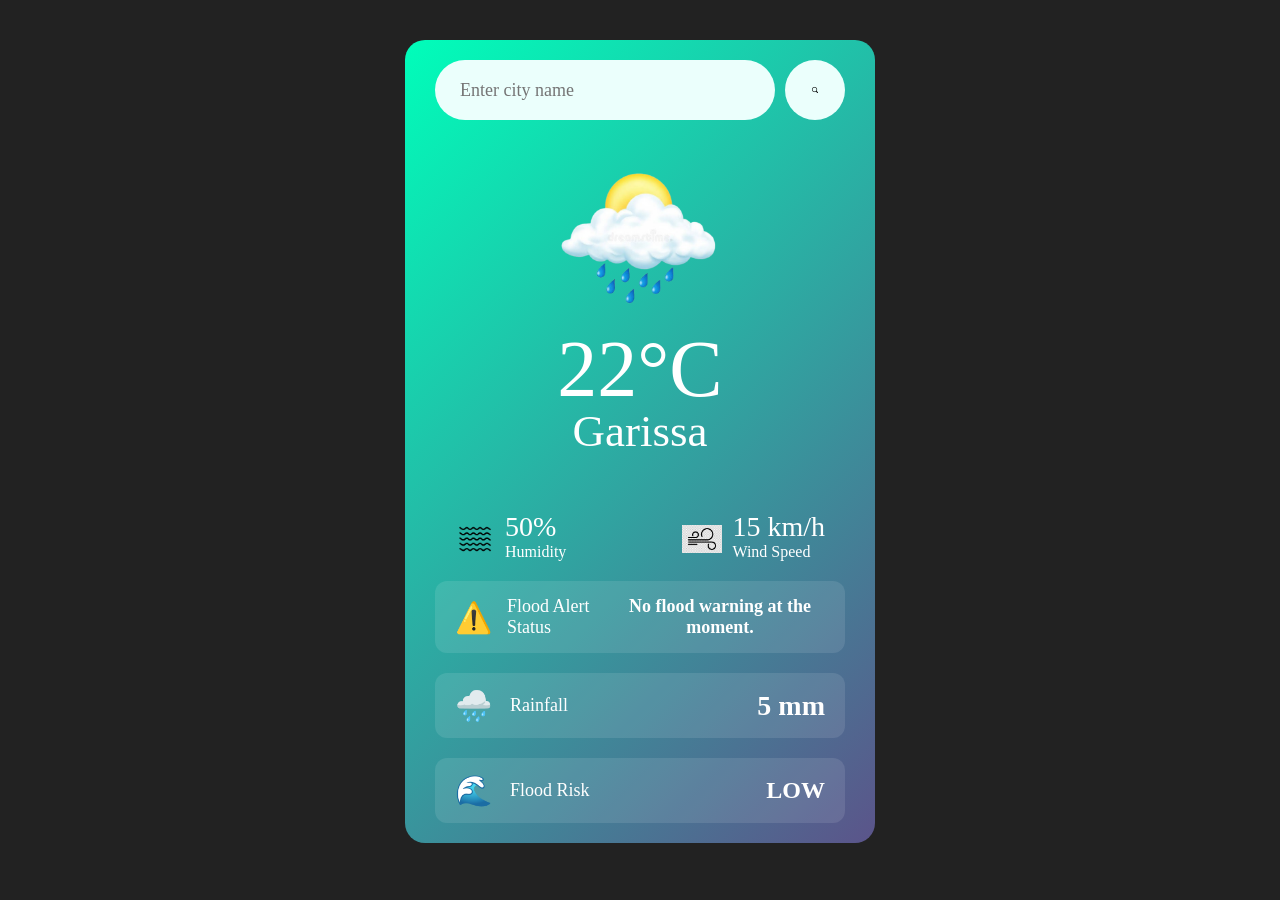
==== index.html @ 43bfafdf "Update flood alert design" ====
<!DOCTYPE html>
<html lang="en">

<head>
    <meta charset="UTF-8">
    <meta name="viewport" content="width=device-width, initial-scale=1.0">
    <title>Garissa Flood Alert System</title>
    <link rel="stylesheet" href="style.css">
</head>

<body>

    <div class="card">

        <div class="search">
            <input type="text" placeholder="Enter city name" spellcheck="false">
            <button>
                <img src="images/search-removebg-preview.png">
            </button>
        </div>

      
        <div class="weather">

            <img src="images/sun_rainfall_image-removebg-preview.png"
                 width="200"
                 class="weather-icon">

            <h1 class="temp">22&deg;C</h1>
            <h2 class="city">Garissa</h2>


            <div class="details">

               
                <div class="col">
                    <img src="images/fosshy.png" width="220">

                    <div>
                        <p class="humidity">50%</p>
                        <p>Humidity</p>
                    </div>
                </div>

                
                <div class="col">
                    <img src="images/image.png">

                    <div>
                        <p class="wind">15 km/h</p>
                        <p>Wind Speed</p>
                    </div>
                </div>

            </div>
        </div>

        <div class="flood-alert">
            <div class="icon">⚠️</div>
            <h2>Flood Alert Status</h2>
            <p id="alert-message">
                No flood warning at the moment.
            </p>
        </div>

      
        <div class="rainfall">
            <div class="icon">🌧️</div>
            <h2>Rainfall</h2>
            <p id="rainfall">5 mm</p>
        </div>

    
        <div class="flood-risk">
            <div class="icon">🌊</div>
            <h2>Flood Risk</h2>
            <p id="flood-risk">LOW</p>
        </div>

    </div>

</body>
</html>
---- style.css ----
* {
    margin: 0;
    padding: 0;
    font-family: 'Poppins', serif;
    box-sizing: border-box;
}

body {
    background: #222;
}

.card {
    width: 70%;
    max-width: 470px;
    background: linear-gradient(135deg, #00feba, #5b548a);
    color: #fff;
    margin: 40px auto 0;
    border-radius: 20px;
    padding: 20px 30px;
    text-align: center;
}


.search {
    width: 100%;
    display: flex;
    align-items: center;
    justify-content: space-between;
}

.search input {
    border: 0;
    outline: 0;
    background: #ebfffc;
    color: #555;
    padding: 10px 25px;
    height: 60px;
    border-radius: 30px;
    flex: 1;
    margin-right: 10px;
    font-size: 18px;
}

.search button {
    border: 0;
    outline: 0;
    background: #ebfffc;
    border-radius: 50%;
    width: 60px;
    height: 60px;
    cursor: pointer;
    display: flex;
    justify-content: center;
    align-items: center;
}

.search button img {
    width: 20px;
    height: 20px;
}


.weather-icon {
    width: 170px;
    margin-top: 30px;
}

.weather h1 {
    font-size: 80px;
    font-weight: 500;
}

.weather h2 {
    font-size: 45px;
    font-weight: 400;
    margin-top: -10px;
}

.details {
    display: flex;
    align-items: center;
    justify-content: space-between;
    padding: 0 20px;
    margin-top: 60px;
}

.col {
    display: flex;
    align-items: center;
    text-align: left;
}

.col img {
    width: 40px;
    margin-right: 10px;
}

.humidity,
.wind {
    font-size: 28px;
    margin-top: -6px;
}


.flood-alert,
.rainfall,
.flood-risk {
    display: flex;
    align-items: center;
    justify-content: space-between;
    padding: 15px 20px;
    margin-top: 20px;
    background: rgba(255, 255, 255, 0.1);
    border-radius: 12px;
    color: #fff;
}

.icon {
    font-size: 30px;
    display: flex;
    align-items: center;
    width: 40px;
}

.flood-alert h2,
.rainfall h2,
.flood-risk h2 {
    font-size: 18px;
    font-weight: 500;
    flex-grow: 1;
    margin-left: 15px;
    text-align: left;
}

.flood-alert p,
.rainfall p,
.flood-risk p {
    font-size: 18px;
    font-weight: 600;
}

#rainfall {
    font-size: 28px;
    font-weight: bold;
}

#flood-risk {
    font-size: 24px;
    font-weight: bold;
}

* {
    margin: 0;
    padding: 0;
    font-family: 'Poppins', serif;
    box-sizing: border-box;
}

body {
    background: #222;
}

.card {
    width: 70%;
    max-width: 470px;
    background: linear-gradient(135deg, #00feba, #5b548a);
    color: #fff;
    margin: 40px auto 0;
    border-radius: 20px;
    padding: 20px 30px;
    text-align: center;
}


.search {
    width: 100%;
    display: flex;
    align-items: center;
    justify-content: space-between;
}

.search input {
    border: 0;
    outline: 0;
    background: #ebfffc;
    color: #555;
    padding: 10px 25px;
    height: 60px;
    border-radius: 30px;
    flex: 1;
    margin-right: 10px;
    font-size: 18px;
}

.search button {
    border: 0;
    outline: 0;
    background: #ebfffc;
    border-radius: 50%;
    width: 60px;
    height: 60px;
    cursor: pointer;
    display: flex;
    justify-content: center;
    align-items: center;
}

.search button img {
    width: 20px;
    height: 20px;
}


.weather-icon {
    width: 170px;
    margin-top: 30px;
}

.weather h1 {
    font-size: 80px;
    font-weight: 500;
}

.weather h2 {
    font-size: 45px;
    font-weight: 400;
    margin-top: -10px;
}

.details {
    display: flex;
    align-items: center;
    justify-content: space-between;
    padding: 0 20px;
    margin-top: 60px;
}

.col {
    display: flex;
    align-items: center;
    text-align: left;
}

.col img {
    width: 40px;
    margin-right: 10px;
}

.humidity,
.wind {
    font-size: 28px;
    margin-top: -6px;
}


.flood-alert,
.rainfall,
.flood-risk {
    display: flex;
    align-items: center;
    justify-content: space-between;
    padding: 15px 20px;
    margin-top: 20px;
    background: rgba(255, 255, 255, 0.1);
    border-radius: 12px;
    color: #fff;
}

.icon {
    font-size: 30px;
    display: flex;
    align-items: center;
    width: 40px;
}

.flood-alert h2,
.rainfall h2,
.flood-risk h2 {
    font-size: 18px;
    font-weight: 500;
    flex-grow: 1;
    margin-left: 15px;
    text-align: left;
}

.flood-alert p,
.rainfall p,
.flood-risk p {
    font-size: 18px;
    font-weight: 600;
}

#rainfall {
    font-size: 28px;
    font-weight: bold;
}

#flood-risk {
    font-size: 24px;
    font-weight: bold;
}
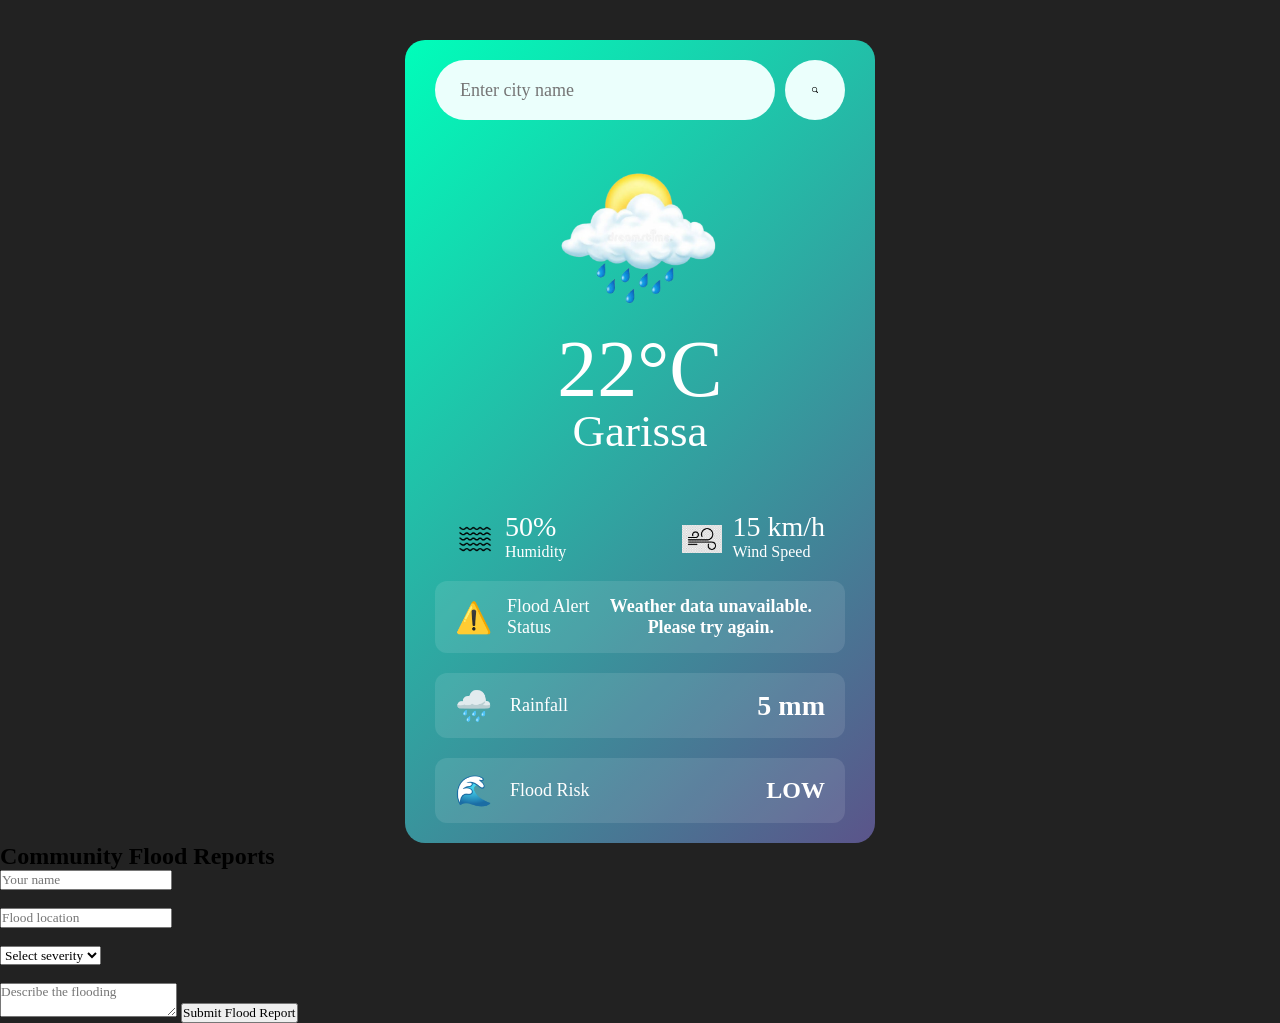
==== commit 16478c74: "Add flood report fetching and submission" ====
--- a/index.html
+++ b/index.html
@@ -80,6 +80,34 @@
 
     </div>
 
+   <section class="community-reports">
+    <h2>Community Flood Reports</h2>
+
+    <form id="flood-report-form">
+        <input type="text" id="report-name"
+               placeholder="Your name" required><br><br>
+
+        <input type="text" id="report-location"
+               placeholder="Flood location" required><br><br>
+
+        <select id="report-severity" required>
+            <option value="">Select severity</option>
+            <option value="Low">Low</option>
+            <option value="Medium">Medium</option>
+            <option value="High">High</option>
+        </select> <br><br>
+
+        <textarea id="report-description"
+                  placeholder="Describe the flooding" required></textarea>
+
+        <button type="submit">Submit Flood Report</button>
+    </form>
+
+    <div id="reports-list"></div>
+</section>
+
+    <script src="src/index.js"></script>
+
 </body>
 </html>
 
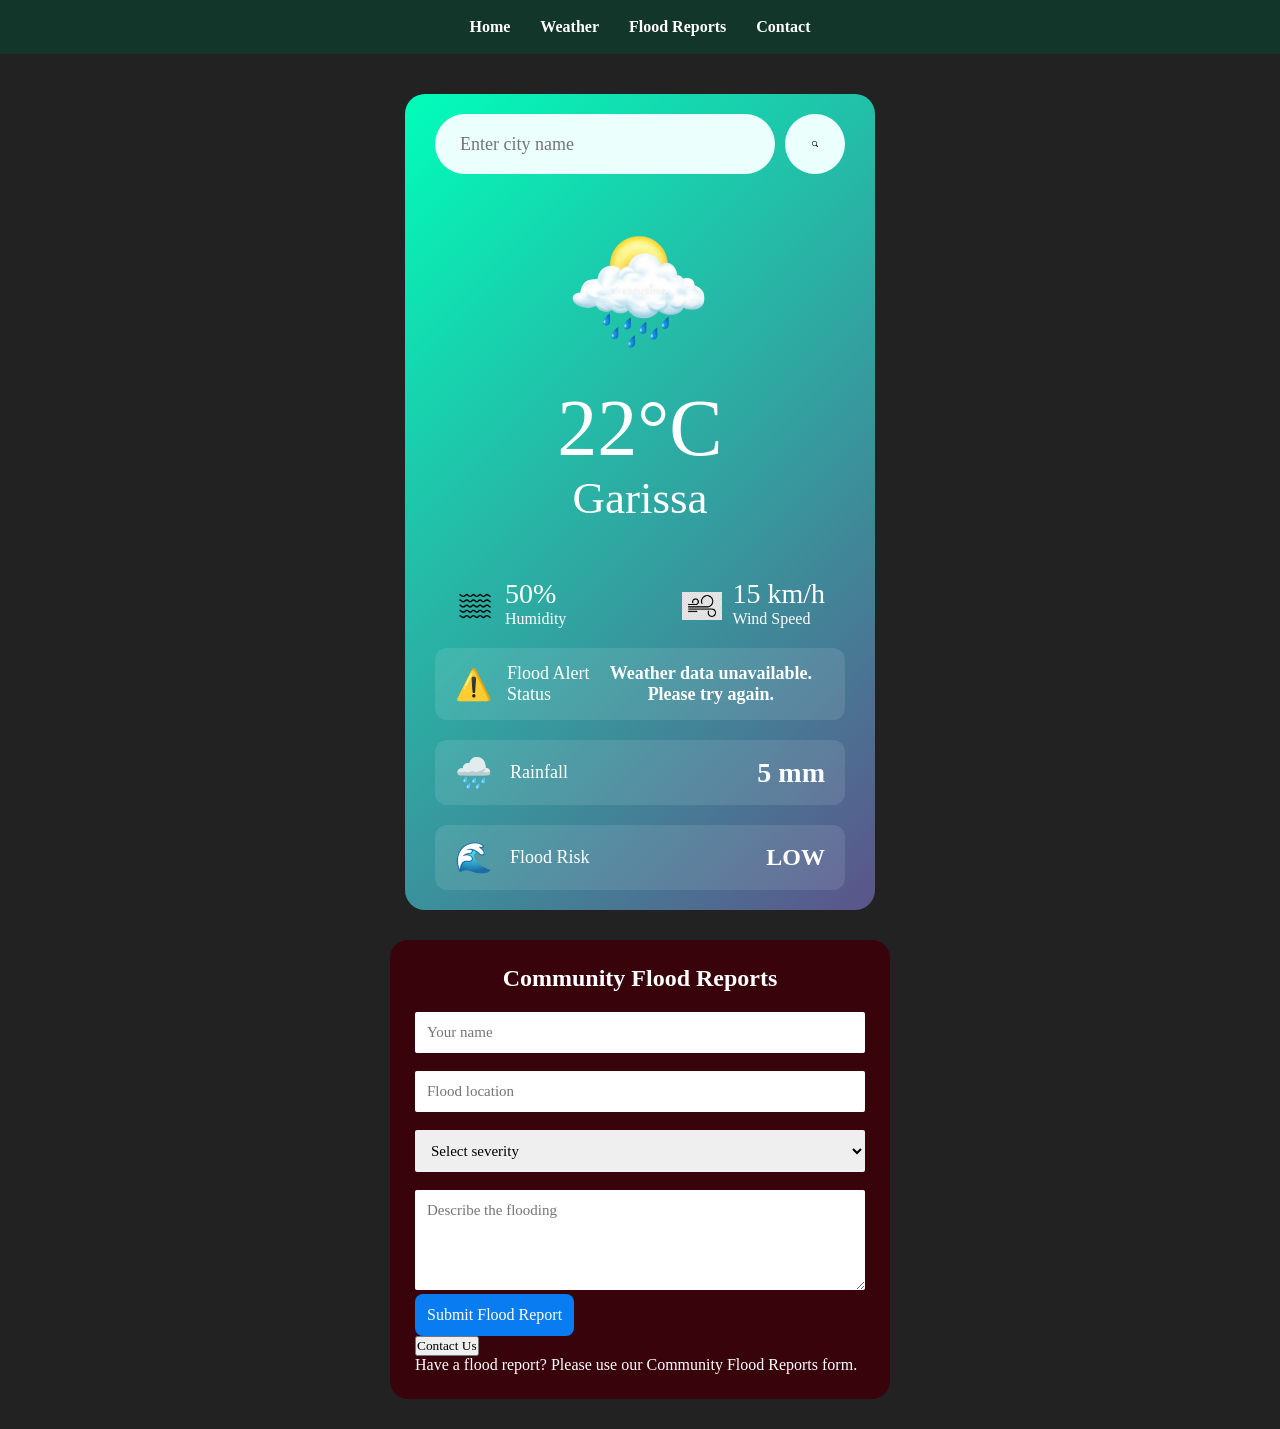
==== commit 2ca35553: "Add edit and delete flood reports and navigation bar" ====
--- a/index.html
+++ b/index.html
@@ -10,6 +10,13 @@
 </head>
 
 <body>
+
+ <nav>
+    <a href="#home">Home</a>
+    <a href="#weather">Weather</a>
+    <a href="#community-reports">Flood Reports</a>
+    <a href="#contact">Contact</a>
+</nav>
 
     <div class="card">
 
@@ -80,7 +87,7 @@
 
     </div>
 
-   <section class="community-reports">
+  <section class="community-reports">
     <h2>Community Flood Reports</h2>
 
     <form id="flood-report-form">
@@ -103,7 +110,16 @@
         <button type="submit">Submit Flood Report</button>
     </form>
 
-    <div id="reports-list"></div>
+    <div id="reports-list">
+        
+    </div>
+
+    
+<section id="contact">
+    <button>Contact Us</button>
+    <p>Have a flood report? Please use our Community Flood Reports form.</p>
+</section>
+
 </section>
 
     <script src="src/index.js"></script>
--- a/style.css
+++ b/style.css
@@ -8,6 +8,40 @@
 
 body {
     background: #222;
+}
+
+
+/* Navigation bar */
+nav {
+    background-color: #12372A;
+    padding: 18px 25px;
+    display: flex;
+    justify-content: center;
+    align-items: center;
+    gap: 30px;
+    flex-wrap: wrap;
+}
+
+nav a {
+    color: white;
+    text-decoration: none;
+    font-size: 16px;
+    font-weight: bold;
+}
+
+nav a:hover {
+    color: #8FE3B0;
+    text-decoration: underline;
+}
+html {
+    scroll-behavior: smooth;
+}
+
+#home,
+#weather,
+#community-reports,
+#contact {
+    scroll-margin-top: 80px;
 }
 
 .card {
@@ -63,18 +97,25 @@
 
 .weather-icon {
     width: 170px;
-    margin-top: 30px;
+    margin-top: 15px auto;
+    padding: 12px;
+    box-sizing: border-box;
+    max-width: 450px;
+
 }
 
 .weather h1 {
     font-size: 80px;
     font-weight: 500;
+    margin-top: 5px;
+    margin-bottom: 8px;
 }
 
 .weather h2 {
     font-size: 45px;
     font-weight: 400;
-    margin-top: -10px;
+    margin-top: 5px;
+    margin-bottom: 8px;
 }
 
 .details {
@@ -300,3 +341,65 @@
     font-size: 24px;
     font-weight: bold;
 }
+.community-reports {
+    max-width: 500px;
+    width: 90%;
+    margin: 30px auto;
+    padding: 25px;
+    box-sizing: border-box;
+    background: rgb(57, 3, 12);
+    border-radius: 18px;
+    color:white;
+    box-shadow: 0 8px 25px rgba(0, 0,  0, 0.2,);
+
+}
+.community-reports h2{
+    text-align: center;
+    margin-bottom: 20px;
+
+}
+#floods-reports-form {
+    display: flex;
+    flex-direction: column;
+    gap: 12px;
+}
+#flood-report-form input,
+#flood-report-form select,
+#flood-report-form textarea {
+    width: 100%;
+    padding: 12px;
+    border: none;
+    border-radius: 2px;
+    font-size: 15px;
+
+}
+#flood-report-form textarea{
+    min-height: 100px;
+
+}
+#flood-report-form button {
+    padding: 12px;
+    border: none;
+    border-radius: 8px;
+    background: #087cf0;
+    color: white;
+    font-size: 16px;
+    cursor: pointer;
+}
+.community-reports .contact-us {
+    margin-top: 25px;
+    padding-top: 15px;
+    border-top: 1px solid rgba(255, 255, 255, 0.25);
+    text-align: center;
+    color: white;
+}
+.contact-us h2 {
+    font-size: 20px;
+    margin: 0 0 12px;
+
+}
+.contact-us p{
+    font-size: 14px;
+    line-height: 1.6;
+    margin: 0;
+}
